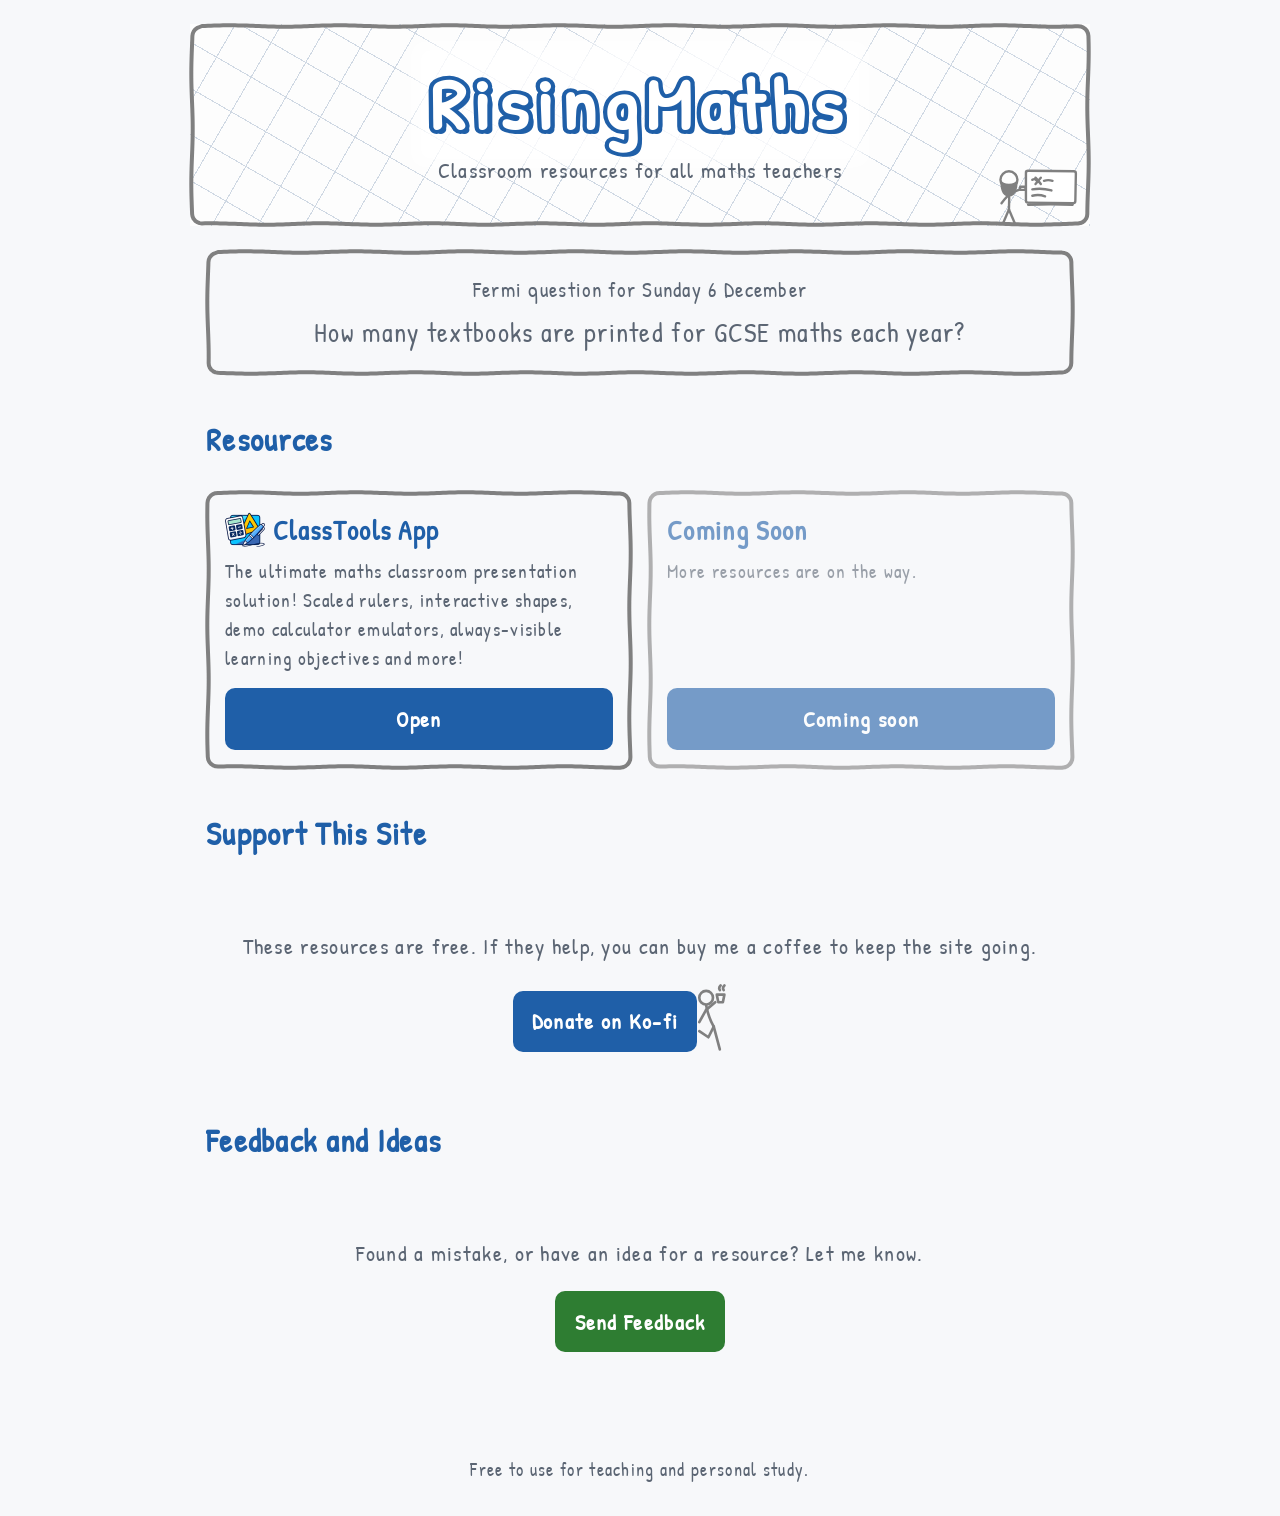
==== public/index.html @ 93e954e6 "Reshape the beard: fuller sides, broad base Sideburns from the widest point of the head, sides runni" ====
<!DOCTYPE html>
<html lang="en-GB">
<head>
  <meta charset="UTF-8">
  <meta name="viewport" content="width=device-width, initial-scale=1.0">
  <title>RisingMaths</title>
  <meta name="description" content="Free GCSE and Functional Skills maths resources.">
  <link rel="icon" href="favicon.ico" sizes="any">
  <link rel="apple-touch-icon" href="apple-touch-icon.png">
  <link rel="preconnect" href="https://fonts.googleapis.com">
  <link rel="preconnect" href="https://fonts.gstatic.com" crossorigin>
  <link href="https://fonts.googleapis.com/css2?family=Patrick+Hand&display=swap" rel="stylesheet">
  <style>
    :root {
      --blue: #1f5fa8;
      --red: #2e7d32;
      --bg: #f7f8fa;
      --card: #ffffff;
      --text: #222;
      --muted: #5b6573;
    }
    * { box-sizing: border-box; }
    body {
      margin: 0;
      font-family: "Patrick Hand", system-ui, -apple-system, "Segoe UI", Roboto, Arial, sans-serif;
      font-size: 1.35rem;
      letter-spacing: 0.06em;
      background: var(--bg);
      color: var(--text);
      line-height: 1.5;
    }
    header {
      background-color: #fdfdfd;
      background-image:
        repeating-linear-gradient(30deg, transparent 0 39px, #cfd8e3 39px 40px),
        repeating-linear-gradient(120deg, transparent 0 39px, #cfd8e3 39px 40px);
      color: var(--blue);
      text-align: center;
      position: relative;
      max-width: 900px;
      margin: 1.5rem auto 0;
      padding: 2.5rem 1rem;
    }
    header h1 {
      margin: 0 0 .5rem;
      font-size: 3.4rem;
      color: #fff;
      -webkit-text-stroke: 6px var(--blue);
      paint-order: stroke fill;
      text-shadow: 3px 3px 0 var(--blue);
      position: relative;
      letter-spacing: 0.096em;
      display: inline-block;
      transform: scale(1.44, 1.3);
      transform-origin: center;
    }
    /* Solid white halo behind the title letters, so the squared paper fades out around them */
    header h1::before {
      content: "";
      position: absolute;
      inset: -0.125em -0.225em;
      background: rgba(255, 255, 255, 0.8);
      filter: blur(6px);
      z-index: -1;
    }
    header p { margin: 0; color: var(--muted); position: relative; z-index: 2; }
    .stickman {
      position: absolute;
      right: .75rem;
      bottom: 2px;
      width: 85px;
      height: auto;
      z-index: 3;
      pointer-events: auto;
      cursor: pointer;
    }
    main {
      max-width: 900px;
      margin: 0 auto;
      padding: 1.5rem 1rem 3rem;
    }
    h2 {
      color: var(--blue);
      margin-top: 2.5rem;
    }
    .grid {
      display: grid;
      grid-template-columns: repeat(auto-fit, minmax(230px, 1fr));
      gap: 1rem;
    }
    .card {
      background: transparent;
      position: relative;
      padding: 1.2rem;
      display: flex;
      flex-direction: column;
    }
    .card h3 { margin: 0 0 .4rem; color: var(--blue); font-size: 1.7rem; }
    .cardtitle { display: flex; align-items: center; gap: .5rem; }
    .cardlogo { width: 40px; height: 40px; position: relative; z-index: 3; }
    .card p { margin: 0 0 1rem; color: var(--muted); font-size: 1.2rem; flex-grow: 1; }
    .btn {
      display: inline-block;
      text-align: center;
      background: var(--blue);
      color: #fff;
      text-decoration: none;
      padding: .9rem 1.2rem;      /* large, touch-friendly for interactive whiteboards */
      border-radius: 10px;
      font-weight: 600;
      font-size: 1.35rem;
      min-height: 56px;
    }
    .btn:hover { background: #174a85; }
    .btn.red { background: var(--red); }
    .btn.red:hover { background: #256628; }
    .btn.donate { background: var(--blue); color: #fff; }
    .btn.donate:hover { background: #174a85; }
    .box {
      background: transparent;
      position: relative;
      padding: 1.5rem;
      text-align: center;
    }
    .box p { color: var(--muted); }
    .support-row {
      display: flex;
      align-items: flex-end;
      justify-content: center;
      gap: 0;
      flex-wrap: wrap;
    }
    .coffee-figure {
      width: 70px;
      height: auto;
      flex-shrink: 0;
      margin-left: 0;
    }
    /* Hand-drawn wavy border, drawn as an SVG path behind the content */
    .wob {
      position: absolute;
      top: 0;
      left: 0;
      pointer-events: none;
      overflow: visible;
      z-index: 2;
    }
    .soon { opacity: .6; }
    .qotd-date { margin: 0 0 .5rem; color: var(--blue); font-size: 1.3rem; }
    .qotd-text { margin: 0; color: var(--text); font-size: 1.7rem; line-height: 1.4; }
    footer {
      text-align: center;
      color: var(--muted);
      font-size: 1.15rem;
      padding: 2rem 1rem;
    }
  </style>
</head>
<body>

<header>
  <h1>RisingMaths</h1>
  <p>Classroom resources for all maths teachers</p>
  <svg class="stickman" viewBox="0 0 160 110" aria-hidden="true" fill="none" stroke="#808080" stroke-width="4.5" stroke-linecap="round" stroke-linejoin="round">
    <!-- whiteboard -->
    <path d="M62 12 Q62 9 66 9 L152 10 Q156 10 156 14 L155 66 Q155 70 151 70 L66 69 Q62 69 62 65 Z" fill="#fff"/>
    <!-- marker tray -->
    <path d="M66 73 Q108 71 150 73"/>
    <!-- writing on the board -->
    <path d="M74 26 Q80 22 84 30 M80 22 Q85 27 90 34 M90 22 Q85 28 80 34"/>
    <path d="M96 28 Q104 25 112 28"/>
    <path d="M74 44 Q92 41 110 46"/>
    <path d="M74 56 Q86 53 98 57"/>
    <!-- hello, revealed after the board is wiped -->
    <defs>
      <clipPath id="reveal-clip">
        <rect id="reveal-rect" x="65" y="24" width="0" height="40"/>
      </clipPath>
      <clipPath id="thanks-clip">
        <rect id="thanks-rect" x="65" y="24" width="0" height="40"/>
      </clipPath>
    </defs>
    <!-- eraser covers the old scribbles, stopping just inside the board edge -->
    <rect id="eraser" x="65" y="12" width="0" height="55" fill="#fff" stroke="none"/>
    <text x="109" y="48" text-anchor="middle" font-size="30" fill="#808080" stroke="none" clip-path="url(#reveal-clip)">hello</text>
    <text x="109" y="48" text-anchor="middle" font-size="30" fill="#808080" stroke="none" clip-path="url(#thanks-clip)">thanks</text>
    <g id="walker">
    <!-- head -->
    <circle cx="30" cy="26" r="16"/>
    <!-- beard: filled, so it still reads as a beard at the size this is drawn.
         Sideburns high at the temples, straight down past the jaw, and a broad
         rounded base well below the chin, with the moustache separate above it. -->
    <path d="M14.2 26 C13.6 35 14.1 41 16.4 47 C18.4 53.5 23 57.5 30 57.5
             C37 57.5 41.6 53.5 43.6 47 C45.9 41 46.4 35 45.8 26
             C42.5 31.5 38 33.5 30 33.5 C22 33.5 17.5 31.5 14.2 26 Z" fill="#808080" stroke="none"/>
    <!-- body -->
    <path d="M30 42 Q31 62 30 82"/>
    <!-- arm holding the marker to the board -->
    <path id="arm" d="M31 52 L56 42"/>
    <!-- other arm -->
    <path d="M30 54 Q22 62 16 70"/>
    <!-- legs -->
    <path d="M30 82 Q24 96 18 110"/>
    <path d="M30 82 Q36 96 42 110"/>
    <!-- sponge or marker held in the hand -->
    <rect id="tool" x="51" y="39" width="10" height="6" rx="1" fill="#fff"/>
    </g>
  </svg>
</header>

<main>

  <div class="box">
    <p class="qotd-date" id="qotd-date"></p>
    <p class="qotd-text" id="qotd-text"></p>
  </div>

  <h2>Resources</h2>
  <div class="grid">

    <div class="card">
      <h3 class="cardtitle"><img class="cardlogo" src="classtools-logo.png" alt="" width="40" height="40">ClassTools App</h3>
      <p>The ultimate maths classroom presentation solution! Scaled rulers, interactive shapes, demo calculator emulators, always-visible learning objectives and more!</p>
      <a class="btn" href="classtools.html">Open</a>
    </div>

    <div class="card soon">
      <h3>Coming Soon</h3>
      <p>More resources are on the way.</p>
      <span class="btn">Coming soon</span>
    </div>

  </div>

  <h2>Support This Site</h2>
  <div class="box plain">
    <p>These resources are free. If they help, you can buy me a coffee to keep the site going.</p>
    <div class="support-row">
      <a class="btn donate" href="https://ko-fi.com/chrisrising" target="_blank" rel="noopener">Donate on Ko-fi</a>
      <svg class="coffee-figure" viewBox="-12 0 92 90" aria-hidden="true" fill="none" stroke="#808080" stroke-width="3.5" stroke-linecap="round" stroke-linejoin="round">
        <!-- head, body leaning back against the button on the left -->
        <circle cx="0" cy="18" r="9"/>
        <path d="M0 28 Q3 44 10 56"/>
        <!-- standing leg -->
        <path d="M10 56 L18 86"/>
        <!-- kicked-back leg, foot pressed against the button -->
        <path d="M10 56 L3 70 L-9 62"/>
        <!-- arm hanging down beside his back -->
        <path d="M0 34 L-9 50"/>
        <!-- arm holding a coffee cup up to the mouth -->
        <path d="M0 34 L12 24"/>
        <path d="M14 14 L24 14 L22 24 L16 24 Z"/>
        <path d="M18 8 Q16 5 19 2 M23 8 Q21 5 24 2"/>
      </svg>
    </div>
  </div>

  <h2>Feedback and Ideas</h2>
  <div class="box plain">
    <p>Found a mistake, or have an idea for a resource? Let me know.</p>
    <a class="btn red" href="https://docs.google.com/forms/d/e/1FAIpQLSep7rdVcG7DL0jBkoCNfEpCbjDvcHnjIR9weDw5-DGjGzcIEw/viewform" target="_blank" rel="noopener">Send Feedback</a>
  </div>

</main>

<footer>
  Free to use for teaching and personal study.
</footer>

<script>
(function () {
  var NS = 'http://www.w3.org/2000/svg';
  var AMP = 0.7;     // how far the line drifts from straight (px)
  var WAVE = 110;     // length of one gentle wave (px)
  var STEP = 3;       // point spacing along the outline (px)
  var R = 12;         // corner radius (matches the CSS)
  var INSET = 2;      // half the stroke width, so the line sits inside the box
  var STROKE = 4;

  // Build a rounded-rectangle outline where each point is nudged gently
  // along its normal, so the line waves smoothly instead of stepping.
  function outline(w, h) {
    var x0 = INSET, y0 = INSET, x1 = w - INSET, y1 = h - INSET, r = R - INSET;
    var segs = [
      { line: true, a: [x0 + r, y0], b: [x1 - r, y0], n: [0, -1] },
      { line: false, c: [x1 - r, y0 + r], t0: -Math.PI / 2, t1: 0 },
      { line: true, a: [x1, y0 + r], b: [x1, y1 - r], n: [1, 0] },
      { line: false, c: [x1 - r, y1 - r], t0: 0, t1: Math.PI / 2 },
      { line: true, a: [x1 - r, y1], b: [x0 + r, y1], n: [0, 1] },
      { line: false, c: [x0 + r, y1 - r], t0: Math.PI / 2, t1: Math.PI },
      { line: true, a: [x0, y1 - r], b: [x0, y0 + r], n: [-1, 0] },
      { line: false, c: [x0 + r, y0 + r], t0: Math.PI, t1: 1.5 * Math.PI }
    ];
    var pts = [];
    var s = 0; // distance travelled along the outline so far
    segs.forEach(function (sg) {
      if (sg.line) {
        var dx = sg.b[0] - sg.a[0], dy = sg.b[1] - sg.a[1];
        var len = Math.sqrt(dx * dx + dy * dy);
        var n = Math.max(1, Math.ceil(len / STEP));
        for (var i = 0; i < n; i++) {
          var u = i / n;
          var d = AMP * Math.sin(2 * Math.PI * (s + len * u) / WAVE);
          pts.push([
            sg.a[0] + dx * u + sg.n[0] * d,
            sg.a[1] + dy * u + sg.n[1] * d
          ]);
        }
        s += len;
      } else {
        var arcLen = Math.abs(sg.t1 - sg.t0) * r;
        var m = Math.max(2, Math.ceil(arcLen / STEP));
        for (var j = 0; j < m; j++) {
          var f = j / m;
          var th = sg.t0 + (sg.t1 - sg.t0) * f;
          var cx = Math.cos(th), cy = Math.sin(th);
          var da = AMP * Math.sin(2 * Math.PI * (s + arcLen * f) / WAVE);
          pts.push([
            sg.c[0] + r * cx + cx * da,
            sg.c[1] + r * cy + cy * da
          ]);
        }
        s += arcLen;
      }
    });
    return 'M' + pts.map(function (p) {
      return p[0].toFixed(2) + ' ' + p[1].toFixed(2);
    }).join('L') + 'Z';
  }

  function draw(el) {
    var svg = el.querySelector(':scope > svg.wob');
    if (!svg) {
      svg = document.createElementNS(NS, 'svg');
      svg.setAttribute('class', 'wob');
      var path = document.createElementNS(NS, 'path');
      path.setAttribute('fill', 'none');
      path.setAttribute('stroke', '#808080');
      path.setAttribute('stroke-width', STROKE);
      path.setAttribute('stroke-linejoin', 'round');
      svg.appendChild(path);
      el.insertBefore(svg, el.firstChild);
    }
    var w = el.clientWidth, h = el.clientHeight;
    svg.setAttribute('width', w);
    svg.setAttribute('height', h);
    svg.setAttribute('viewBox', '0 0 ' + w + ' ' + h);
    svg.firstChild.setAttribute('d', outline(w, h));
  }

  function drawAll() {
    document.querySelectorAll('header, .card, .box:not(.plain)').forEach(draw);
  }

  drawAll();
  window.addEventListener('resize', drawAll);
  if (document.fonts && document.fonts.ready) {
    document.fonts.ready.then(drawAll);
  }
})();
</script>

<script>
// One Fermi question per day of the year (366 in total, so every day of a leap year gets its own).
var QUESTIONS = [
  // 1-10
  "How many chocolate bars are sold in the UK in a single year?",
  "How many pencils are used in a typical secondary school in a year?",
  "How many cars are on UK roads at any one time?",
  "How many blue whales are alive in the world today?",
  "How many sheets of A4 paper does a college photocopy in a week?",
  "How many times does a typical maths teacher write on a whiteboard in a lesson?",
  "How many dogs are walked in Britain each morning?",
  "How many Wispa bars would it take to reach the top of Snowdon?",
  "How many scientific calculators are sold in England each year?",
  "How many leaves are on a large oak tree?",
  // 11-20
  "How many toilets are there in all the schools in the UK?",
  "How many minutes does the average UK commuter spend on a train each year?",
  "How many eggs does Britain eat in one day?",
  "How many bees are needed to pollinate one hectare of apple trees?",
  "How many tiles would cover the floor of your classroom?",
  "How many chocolate chips are in a standard cookie?",
  "How many lorries drive on UK motorways every hour?",
  "How many pupils in England sit a GCSE maths exam each summer?",
  "How many hours of sleep does a Year 11 student get across a school term?",
  "How many times does a sparrow's heart beat in a day?",
  // 21-30
  "How many sheep live in Wales?",
  "How many breaths does a person take in a lifetime?",
  "How many staples are used in a college in one academic year?",
  "How many tyres are sold in the UK each year?",
  "How many km of road are there in the UK?",
  "How many Kit Kats are eaten in Britain each day?",
  "How many people work as teachers in England?",
  "How many ants live in a typical UK garden?",
  "How many times does the average car door open and close in its lifetime?",
  "How many whiteboard markers run out in a school year?",
  // 31-40
  "How many pints of milk does a primary school use per week?",
  "How many words are spoken in a typical school day?",
  "How many squirrels live in London?",
  "How many cups of tea are drunk in a staffroom in a week?",
  "How many miles does a London bus travel in its lifetime?",
  "How many cocoa beans are needed to make one chocolate bar?",
  "How many pages of homework does a secondary student complete in a year?",
  "How many penguins live in Antarctica?",
  "How many petrol stations are there in England?",
  "How many fingers are on all the hands in one Year 7 form?",
  // 41-50
  "How many seconds does a lesson last in total for a whole school year?",
  "How many bricks are in a typical UK house?",
  "How many lightbulbs are used in a school building?",
  "How many Easter eggs are sold in the UK each spring?",
  "How many trees are planted in Britain each year?",
  "How many hedgehogs are there in the UK?",
  "How many cars are parked outside schools at 8:45am across England?",
  "How many footballs are kicked around in a school PE department each year?",
  "How many students cycle to college in Britain on a typical weekday?",
  "How many pizzas are eaten in the UK on a Friday night?",
  // 51-60
  "How many times does a school bell ring in one year?",
  "How many grains of rice are in a kilogram bag?",
  "How many goldfish are kept as pets in the UK?",
  "How many electric cars are on UK roads today?",
  "How many times is a classroom door opened in a school day?",
  "How many times does a heart beat in a person's life?",
  "How many calculators would fit in a school hall?",
  "How many bananas are eaten in the UK each year?",
  "How many people in the UK have a driving licence?",
  "How many bricks would it take to build a wall around your school?",
  // 61-70
  "How many hours of television does an average UK adult watch per week?",
  "How many chocolate bars would be needed to cover a football pitch?",
  "How many snowflakes fall on the UK in a typical winter?",
  "How many minutes do students spend queuing for lunch in a year?",
  "How many worms live under one square metre of garden soil?",
  "How many doors are there in a typical secondary school?",
  "How many times does a car tyre rotate on a 10,000 mile trip?",
  "How many toothbrushes are sold in the UK each year?",
  "How many rugby balls are needed to fill a school gym?",
  "How many miles of hedgerow are there in England?",
  // 71-80
  "How many bicycles are stolen in the UK each year?",
  "How many tennis balls would fill a double decker bus?",
  "How many staff work in an FE college in England?",
  "How many bars of soap are used in a school in a term?",
  "How many gallons of fuel does the UK's car fleet use each day?",
  "How many mobile phones are charged in a secondary school each day?",
  "How many cats live in the UK?",
  "How many hours does a maths teacher spend marking in a year?",
  "How many lollipops does a sweet shop sell in a year?",
  "How many traffic lights are there in Britain?",
  // 81-90
  "How many people visit a UK zoo in a summer?",
  "How many times does a pencil get sharpened in a year at a school?",
  "How many cars are sold in the UK each year?",
  "How many tonnes of chocolate does the UK eat in a year?",
  "How many photocopies are made in a typical college library each week?",
  "How many pieces of Lego are in a typical school's toy box?",
  "How many ducks live in St James's Park, London?",
  "How many registration periods happen in a school in a year?",
  "How many metres of cable does a school need for its IT network?",
  "How many stars are visible to the naked eye from a UK garden?",
  // 91-100
  "How many cups of coffee does a college café sell in a week?",
  "How many km does a Royal Mail van drive in a year?",
  "How many pairs of trainers are worn by secondary students in England?",
  "How many children are born in the UK each day?",
  "How many whiteboards are in a typical secondary school?",
  "How many ice creams are sold on a warm UK beach day?",
  "How many hairs are on a typical adult head?",
  "How many cars drive through a single roundabout in a day?",
  "How many mince pies are eaten in the UK in December?",
  "How many pupils attend secondary school in England?",
  // 101-110
  "How many birds visit a typical garden feeder in a winter?",
  "How many lunches are served in a secondary school in a term?",
  "How many pieces of chewing gum are sold in the UK each year?",
  "How many lamp posts line the M25?",
  "How many elephants could fit in the Wembley pitch?",
  "How many paper cups are thrown away in a college canteen each week?",
  "How many miles of cables run under the streets of London?",
  "How many maths textbooks are printed in the UK each year?",
  "How many times does a person blink in a maths lesson?",
  "How many kilograms of cheese does the UK eat each year?",
  // 111-120
  "How many fossils are found along the Jurassic Coast in a year?",
  "How many calories are in all the chocolate eaten by a school in a term?",
  "How many minibuses are used by schools across England?",
  "How many hours do all the students in a school spend on the bus each week?",
  "How many polar bears are alive today?",
  "How many cups of tea are made in a school kitchen in a week?",
  "How many students sit A-level exams in England each summer?",
  "How many sheets of toilet roll are used in a school each day?",
  "How many pedestrians cross the road outside a school each morning?",
  "How many cows live in England?",
  // 121-130
  "How many square metres of lawn are mown in Britain each weekend?",
  "How many cars drive over the Severn Bridge in a day?",
  "How many words are in a typical GCSE maths exam paper?",
  "How many rolls of tape does a school use in a year?",
  "How many hot chocolates are sold in Britain in January?",
  "How many stairs are climbed by students in a school day?",
  "How many snails live in a typical UK garden?",
  "How many buses are on the road in London at rush hour?",
  "How many paper clips would it take to reach the top of a tower block?",
  "How many pupils are taught by one primary teacher across a year?",
  // 131-140
  "How many cars are scrapped in the UK each year?",
  "How many cups does a school dinner hall wash each day?",
  "How many bags of crisps are eaten by secondary students in a week?",
  "How many pigeons live in central London?",
  "How many km of cycle lanes are there in the UK?",
  "How many letters does the Royal Mail deliver in the UK each day?",
  "How many hours of maths are taught in a secondary school in a year?",
  "How many glasses of milk are drunk by primary pupils in a term?",
  "How many potatoes are eaten in the UK each year?",
  "How many rubber bands are used in a school office in a year?",
  // 141-150
  "How many trees are in the grounds of a typical UK school?",
  "How many calculators have been lost in schools across England?",
  "How many spiders live in a typical British house?",
  "How many minutes of rain fall in Manchester in a year?",
  "How many bottles of water are drunk at a secondary school on a hot day?",
  "How many people walk through the gates of a college each day?",
  "How many paper planes could fill a classroom?",
  "How many miles of motorway are there in the UK?",
  "How many chocolate eggs does a supermarket sell at Easter?",
  "How many roads cross the River Thames in London?",
  // 151-160
  "How many hedges are trimmed each year in a typical town?",
  "How many times does a school photocopier break down in a year?",
  "How many train journeys are made in the UK each day?",
  "How many bees are in a single hive?",
  "How many A4 sheets would fit on a classroom wall?",
  "How many years does a typical car last before it is scrapped?",
  "How many pints of beer are drunk in a UK pub each week?",
  "How many people in the UK work in a school?",
  "How many students use a school library in a term?",
  "How many footsteps does a student take between lessons in a day?",
  // 161-170
  "How many birthdays does a secondary school celebrate in a year?",
  "How many hamsters are sold in the UK each year?",
  "How many petrol cars are driven past a school gate each morning?",
  "How many chocolate teapots would fill a bathtub?",
  "How many lessons does a typical pupil attend before GCSEs?",
  "How many tonnes of rubbish does a school produce in a year?",
  "How many cubes of ice are in a freezer?",
  "How many times does a UK dog bark in a day?",
  "How many bridges span the River Tyne?",
  "How many dictionaries are sold in the UK each year?",
  // 171-180
  "How many grams of sugar does a typical child eat in a week?",
  "How many pencils would reach from London to Edinburgh if laid end to end?",
  "How many cars are repaired at a typical UK garage each week?",
  "How many people visit the British Museum in a year?",
  "How many jigsaw pieces are in a typical school's puzzle collection?",
  "How many lunchtime queues does a school canteen form in a term?",
  "How many puppies are born in the UK each year?",
  "How many marbles would fill a school hall?",
  "How many sweets does a child eat before their 10th birthday?",
  "How many EV chargers are there in the UK?",
  // 181-190
  "How many grains of sand are on a UK beach?",
  "How many years of school does a student complete in the UK?",
  "How many ladders are sold in the UK each year?",
  "How many students drop out of college in their first year?",
  "How many blades of grass cover a school field?",
  "How many chess sets are in UK schools?",
  "How many cups of coffee does a typical teacher drink in a term?",
  "How many brass bands are there in Yorkshire?",
  "How many parking spaces does a large supermarket have?",
  "How many times does a fridge door open in a household in a week?",
  // 191-200
  "How many giraffes live in the world's zoos?",
  "How many pages of paper does a school print in a term?",
  "How many km of coastline does the UK have?",
  "How many lemon drizzle cakes are baked for school fairs each year?",
  "How many students use the school gates each morning?",
  "How many goals are scored in a Premier League season?",
  "How many electric kettles are used in a college each day?",
  "How many chocolate bars would fit in a double-decker bus?",
  "How many times is a school bell rung for registration each year?",
  "How many photographs are taken on a school trip?",
  // 201-210
  "How many minutes does a teacher spend on the register each year?",
  "How many bottles of ink are used in a school's printers each year?",
  "How many crows live in the UK?",
  "How many blocks of flats are there in Birmingham?",
  "How many hours of daylight does the UK get in a year?",
  "How many wine gums are in a standard packet?",
  "How many tennis rackets are sold in the UK each year?",
  "How many words does a secondary student write in a school year?",
  "How many tyres are changed at a UK garage each day?",
  "How many sandwiches are sold at a motorway service station in a day?",
  // 211-220
  "How many hours do UK schoolchildren spend learning maths each week?",
  "How many snowmen could be built in a typical UK winter?",
  "How many pints of water does the average student drink in a day?",
  "How many whales swim past the UK coast each summer?",
  "How many trains run through Clapham Junction each day?",
  "How many chips are eaten in the UK on a typical Saturday?",
  "How many unopened letters are in an office in a year?",
  "How many cars does a driving test centre examine each year?",
  "How many pencil cases are bought for school each September?",
  "How many tennis courts fit in a city centre?",
  // 221-230
  "How many people in the UK are employed as electricians?",
  "How many times does a teacher say the word 'right' in a lesson?",
  "How many bicycles are parked at a typical secondary school?",
  "How many potatoes are needed to feed a school of 1000 pupils?",
  "How many chocolate eclairs does a bakery sell in a week?",
  "How many hours of TV does a primary school child watch in a year?",
  "How many students are in an FE college in a town of 50,000 people?",
  "How many hedgehogs cross a busy road each night?",
  "How many mobile phones are sold in the UK each year?",
  "How many metres does a school bus travel in a year?",
  // 231-240
  "How many sheep are sheared in the UK each year?",
  "How many toilet visits do a secondary school's pupils make in a day?",
  "How many books are borrowed from a school library in a year?",
  "How many bricks are laid on a UK building site each day?",
  "How many hot water bottles are sold in the UK in winter?",
  "How many puzzle books are sold in the UK each Christmas?",
  "How many people use the stairs in a train station each day?",
  "How many kilometres do pupils walk to school in a year across England?",
  "How many tennis balls would fit in a school minibus?",
  "How many lines of text are on a whiteboard at the end of a lesson?",
  // 241-250
  "How many dogs are registered with vets in the UK?",
  "How many pencils does a school buy in a year?",
  "How many bicycles are sold in the UK each year?",
  "How many chocolate buttons would reach across a classroom?",
  "How many hours of sunshine does Brighton get in a summer?",
  "How many lessons are missed by students each year?",
  "How many hairdressers are there in the UK?",
  "How many tins of beans are eaten in the UK each week?",
  "How many newspapers are printed in the UK each day?",
  "How many cars use a school car park in a day?",
  // 251-260
  "How many whiteboard pens could fill a school bag?",
  "How many lunch boxes are packed for school in England each day?",
  "How many raindrops fall on a school playground in a rainstorm?",
  "How many grandparents does a Year 9 pupil have between them?",
  "How many hours do secondary students spend on homework in a year?",
  "How many tonnes of salt are spread on UK roads each winter?",
  "How many seagulls nest on a typical British seaside town roof?",
  "How many vending machines are in a college?",
  "How many milk bottles are delivered in the UK each morning?",
  "How many students could fit inside a double decker bus?",
  // 261-270
  "How many hours of streaming video are watched in the UK each day?",
  "How many mince pies would it take to fill a school hall?",
  "How many lessons does a teacher teach in a career?",
  "How many traffic cones are on UK roads?",
  "How many train carriages are needed for a school trip?",
  "How many bags of litter are collected from a school playground each week?",
  "How many cakes are baked for a college bake sale?",
  "How many students graduate from UK universities each year?",
  "How many wild deer live in England?",
  "How many pencils would a classroom need over a 30-year period?",
  // 271-280
  "How many fish are caught in the UK each year?",
  "How many petrol-powered lawnmowers are used in Britain each summer?",
  "How many square metres of carpet are in a typical UK school?",
  "How many people walk along the South West Coast Path each year?",
  "How many school desks are there in England?",
  "How many seconds are lost to pupils changing rooms each day?",
  "How many bananas would it take to weigh the same as a family car?",
  "How many glue sticks are used in a primary school each term?",
  "How many bus stops are there in London?",
  "How many road signs are there in the UK?",
  // 281-290
  "How many Mars bars are sold in the UK each year?",
  "How many cups of soup does a college serve in a week?",
  "How many cyclists use the roads in Cambridge each day?",
  "How many textbooks are in a school library?",
  "How many hours does a school caretaker spend cleaning each week?",
  "How many tweets are posted in the UK each day?",
  "How many gallons of paint are used to repaint a school?",
  "How many fire engines are in the UK?",
  "How many pupils study Further Maths in England?",
  "How many footballs would fit in a primary school classroom?",
  // 291-300
  "How many cows are milked in the UK each day?",
  "How many pizzas are ordered in a school's lunchtime?",
  "How many staples fit in a stapler?",
  "How many people attend a Premier League match each season?",
  "How many steps does a secondary pupil take in a school day?",
  "How many shoes are left unclaimed in a school lost property box?",
  "How many sunflowers grow in a typical school garden?",
  "How many km does the UK's rail network cover?",
  "How many petrol stations close each year in the UK?",
  "How many minutes does it take to walk the length of a classroom?",
  // 301-310
  "How many chocolate coins would fit in a school bag?",
  "How many bees are kept by beekeepers in Britain?",
  "How many houses have a fire alarm in the UK?",
  "How many times does a maths teacher write the word 'equation' in a year?",
  "How many cars were on UK roads in 1950?",
  "How many hours a week does the average secondary pupil spend on a phone?",
  "How many tea bags are used in a staffroom each term?",
  "How many hot air balloons fly over Bristol each August?",
  "How many lightning strikes hit the UK each day?",
  "How many words are in a typical school newsletter?",
  // 311-320
  "How many kilograms of flour are used by UK bakeries each week?",
  "How many children are taught to swim in a year in England?",
  "How many pieces of fruit does a secondary school sell at break each week?",
  "How many wheels turn on the cars in a school car park?",
  "How many magazines are sold at UK supermarkets each month?",
  "How many square metres of glass are in a typical school?",
  "How many hours does a student spend in an exam hall in their school life?",
  "How many grains of salt would fill a school bus?",
  "How many hot dogs are sold at UK football grounds each season?",
  "How many elephants weigh the same as a double decker bus?",
  // 321-330
  "How many marbles fit in a standard school bag?",
  "How many UK universities teach mathematics?",
  "How many cars are bought second hand in the UK each year?",
  "How many children are in primary school in England?",
  "How many telegraph poles line a 100 mile rail route?",
  "How many ballpoint pens are sold in the UK each year?",
  "How many people use the lift in a six-storey college building each day?",
  "How many pints of blood are donated in the UK each year?",
  "How many times do pupils open their lockers in a term?",
  "How many sheep graze the Peak District?",
  // 331-340
  "How many rabbits live in the UK countryside?",
  "How many cups of tea does the UK drink in a day?",
  "How many words does a teacher read in a week of marking?",
  "How many taxis operate in London?",
  "How many road accidents happen in the UK each day?",
  "How many hours of rain fall in Scotland each year?",
  "How many toffees are sold in a seaside town in a summer?",
  "How many polar bear cubs are born each year?",
  "How many laptops does a college lend out in a year?",
  "How many textbooks are printed for GCSE maths each year?",
  // 341-350
  "How many packets of biscuits are eaten in a school staffroom each year?",
  "How many classes are taught in a secondary school each day?",
  "How many hours do UK students spend in lessons across their school life?",
  "How many sandwiches are eaten on a school trip?",
  "How many lemons would fill a bathtub?",
  "How many petrol tankers deliver fuel across the UK each day?",
  "How many hairs are on a golden retriever?",
  "How many books could fill a school library?",
  "How many times does the average person sneeze in a year?",
  "How many tigers live in the wild worldwide?",
  // 351-360
  "How many kettles are in UK homes?",
  "How many mugs does a school staffroom use in a week?",
  "How many hours does a lollipop man or woman work in a year?",
  "How many blue cars are on UK roads?",
  "How many shopping trolleys are in the UK?",
  "How many chocolate digestive biscuits are eaten in Britain each day?",
  "How many students can fit in a school minibus?",
  "How many snowboarders use the Cairngorms each winter?",
  "How many pens and pencils are lost in a school each year?",
  "How many meals are served in UK hospitals each day?",
  // 361-366
  "How many lightbulbs are changed in a school in a year?",
  "How many pupils walk to school in England each morning?",
  "How many cars enter central London each weekday?",
  "How many km of pipe carry water to UK homes?",
  "How many hours of football are played in UK parks each Sunday?",
  "How many questions are in this list of Fermi questions?"
];

(function () {
  var now = new Date();
  // Day of the year, 1 to 366, worked out from calendar dates so daylight saving can't shift it.
  var today = Date.UTC(now.getFullYear(), now.getMonth(), now.getDate());
  var jan1 = Date.UTC(now.getFullYear(), 0, 1);
  var dayOfYear = Math.round((today - jan1) / 86400000) + 1;
  var question = QUESTIONS[(dayOfYear - 1) % QUESTIONS.length];

  document.getElementById('qotd-date').textContent =
    'Fermi question for ' + now.toLocaleDateString('en-GB', { weekday: 'long', day: 'numeric', month: 'long' });
  document.getElementById('qotd-text').textContent = question;
})();
</script>

<script>
// Click the stick figure: he walks to the board, wipes it, walks away, and "hello" is revealed.
(function () {
  var figure = document.querySelector('.stickman');
  var walker = document.getElementById('walker');
  var eraser = document.getElementById('eraser');
  var reveal = document.getElementById('reveal-rect');
  var arm = document.getElementById('arm');
  var tool = document.getElementById('tool');
  var SHOULDER = [31, 52];
  var REST = [56, 42];
  var MIDDLE = 80;          // how far he walks to stand in front of the middle of the board
  var offset = 0;           // how far he is currently walked from his starting spot
  var hand = REST.slice();  // hand position in his own coordinates
  var wiped = false;
  var busy = false;
  var current = null;                                  // the word on the board: 'hello' or 'thanks'
  var clips = { hello: reveal, thanks: document.getElementById('thanks-rect') };
  var WIDTHS = { hello: 88, thanks: 98 };

  function ease(p) {
    return p < 0.5 ? 2 * p * p : 1 - Math.pow(-2 * p + 2, 2) / 2;
  }

  // Run frameFn(p) from p = 0 to 1 over the given time, then call done
  function animate(duration, frameFn, done) {
    var start = null;
    function frame(ts) {
      if (start === null) start = ts;
      var p = Math.min((ts - start) / duration, 1);
      frameFn(p);
      if (p < 1) { requestAnimationFrame(frame); }
      else if (done) { done(); }
    }
    requestAnimationFrame(frame);
  }

  // Move the whole figure left or right
  function setWalk(dx) {
    offset = dx;
    walker.setAttribute('transform', 'translate(' + dx + ' 0)');
  }

  // Put the hand (and the sponge in it) at a point in his own coordinates
  function placeHand(x, y) {
    hand = [x, y];
    arm.setAttribute('d', 'M' + SHOULDER[0] + ' ' + SHOULDER[1] + ' L' + x + ' ' + y);
    tool.setAttribute('x', x - 5);
    tool.setAttribute('y', y - 3);
  }

  function walkTo(target, next) {
    var from = offset;
    animate(1000, function (p) {
      setWalk(from + (target - from) * ease(p));
    }, next);
  }

  // Short sweep of the sponge across the part of the board in front of him
  function wipe(next) {
    animate(700, function (p) {
      var boardX = 85 + 52 * p;
      placeHand(boardX - offset, 40 + Math.sin(p * Math.PI * 6) * 2);
      if (!wiped) {
        eraser.setAttribute('width', Math.max(0, boardX + 4 - 65));
      }
    }, function () {
      eraser.setAttribute('width', 88);
      wiped = true;
      next();
    });
  }

  function handToRest(next) {
    var fromX = hand[0];
    var fromY = hand[1];
    animate(500, function (p) {
      var e = ease(p);
      placeHand(fromX + (REST[0] - fromX) * e, fromY + (REST[1] - fromY) * e);
    }, next);
  }

  // The sponge rubs a word out from left to right
  function rubOut(word, next) {
    var clip = clips[word];
    animate(800, function (p) {
      var edge = 65 + WIDTHS[word] * p;
      clip.setAttribute('x', edge);
      clip.setAttribute('width', Math.max(0, 153 - edge));
      placeHand(edge - offset, 40 + Math.sin(p * Math.PI * 6) * 2);
    }, function () {
      clip.setAttribute('x', 65);
      clip.setAttribute('width', 0);
      next();
    });
  }

  // He writes a word from left to right, his hand wiggling along the letters
  function writeWord(word, next) {
    var clip = clips[word];
    clip.setAttribute('x', 65);
    clip.setAttribute('width', 0);
    animate(1800, function (p) {
      var w = WIDTHS[word] * p;
      clip.setAttribute('width', w);
      var boardX = 65 + w + Math.sin(p * Math.PI * 20) * 1.2;
      var y = 46 + Math.sin(p * Math.PI * 14) * 3;
      placeHand(boardX - offset, y);
    }, next);
  }

  // Rub out whatever is showing, then write the other word
  function writeNext(next) {
    var target = current === 'hello' ? 'thanks' : 'hello';
    var write = function () {
      writeWord(target, function () {
        current = target;
        next();
      });
    };
    if (current) { rubOut(current, write); } else { write(); }
  }

  // Once back at the starting spot, he raises his hand and waves
  function wave(next) {
    animate(1600, function (p) {
      var up = Math.min(p / 0.2, 1);
      var x = 40 + Math.sin(p * Math.PI * 8) * 6;
      var y = 52 - (52 - 22) * ease(up);
      placeHand(x, y);
    }, next);
  }

  figure.addEventListener('click', function () {
    if (busy) return;
    busy = true;
    walkTo(MIDDLE, function () {
      var finish = function () {
        walkTo(0, function () {
          wave(function () {
            handToRest(function () {
              busy = false;
            });
          });
        });
      };
      if (!wiped) {
        wipe(function () {
          writeNext(finish);
        });
      } else {
        writeNext(finish);
      }
    });
  });

  placeHand(REST[0], REST[1]);
  setWalk(0);
})();
</script>

</body>
</html>
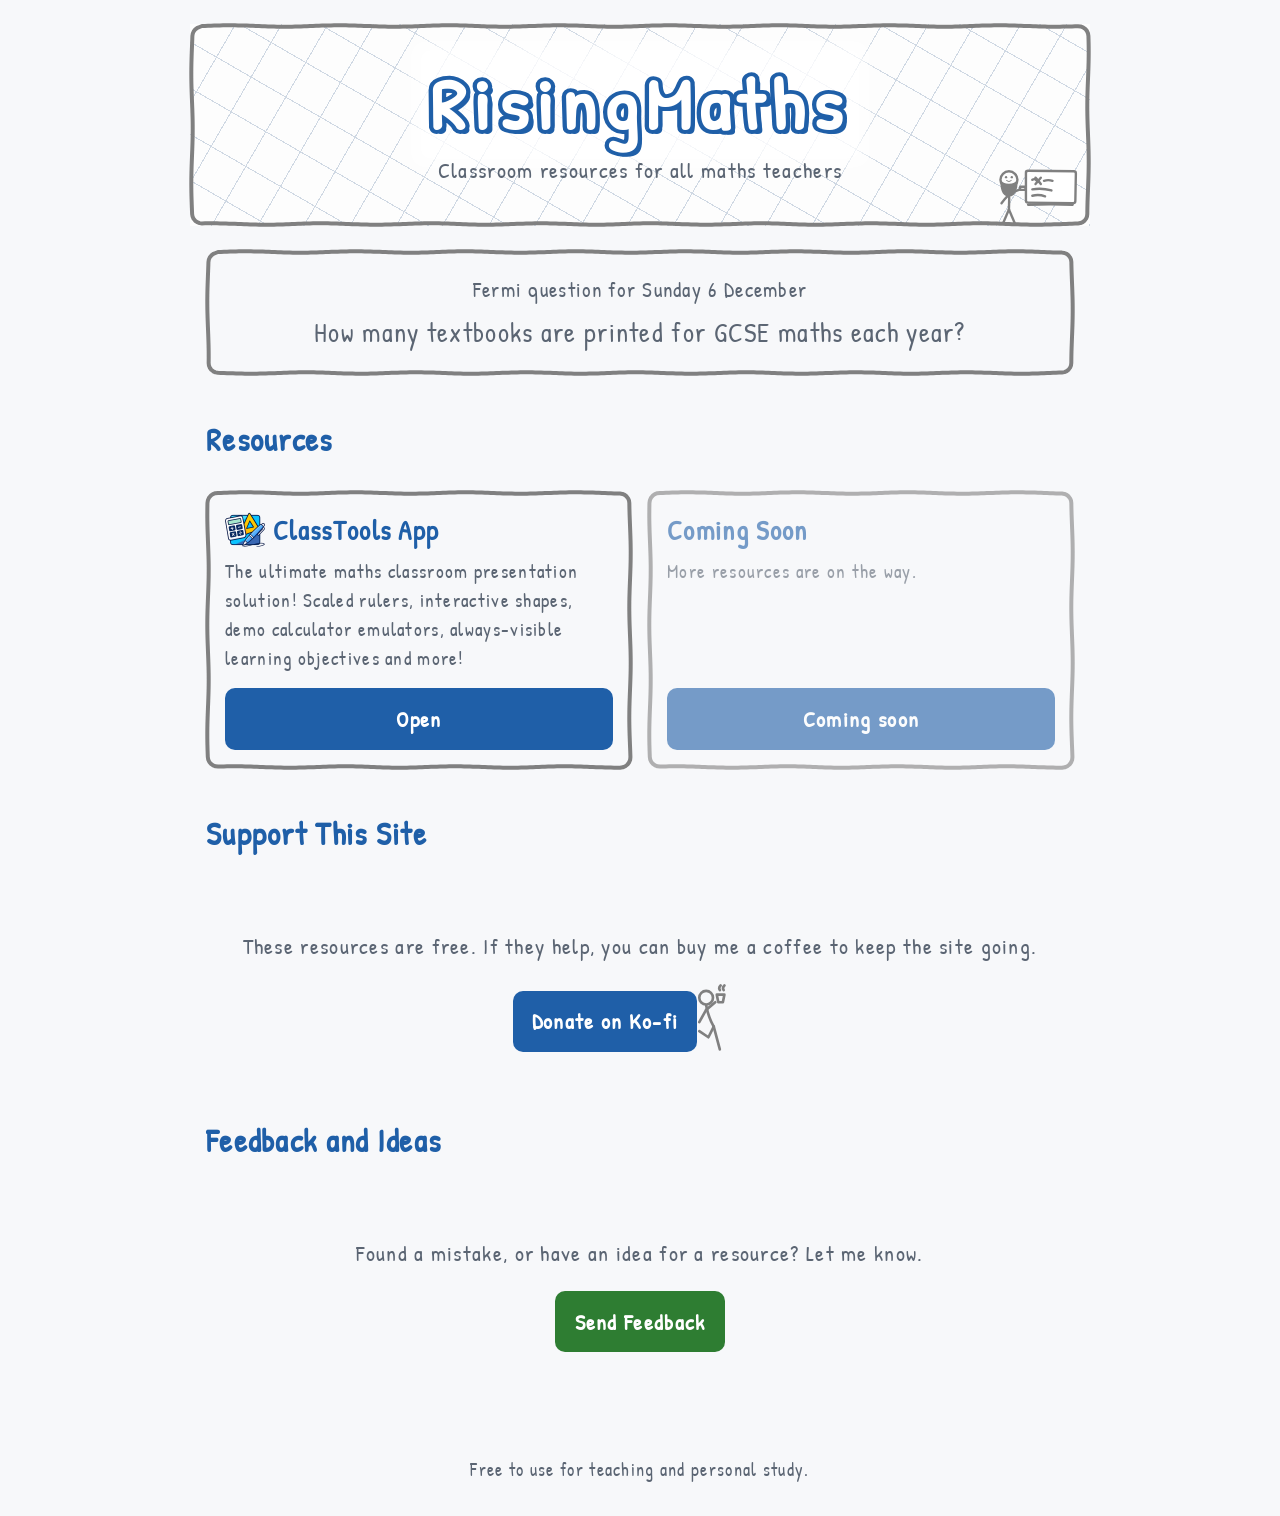
==== commit ead0b21d: "Give the stick figure eyes and a small smile Co-Authored-By: Claude Opus 5 <noreply@anthropic.com> C" ====
--- a/public/index.html
+++ b/public/index.html
@@ -193,6 +193,10 @@
     <path d="M14.2 26 C13.6 35 14.1 41 16.4 47 C18.4 53.5 23 57.5 30 57.5
              C37 57.5 41.6 53.5 43.6 47 C45.9 41 46.4 35 45.8 26
              C42.5 31.5 38 33.5 30 33.5 C22 33.5 17.5 31.5 14.2 26 Z" fill="#808080" stroke="none"/>
+    <!-- eyes and a small smile, above the beard line -->
+    <circle cx="24.6" cy="21" r="2.2" fill="#808080" stroke="none"/>
+    <circle cx="35.4" cy="21" r="2.2" fill="#808080" stroke="none"/>
+    <path d="M25.6 27.6 Q30 31.6 34.4 27.6" stroke-width="1.8"/>
     <!-- body -->
     <path d="M30 42 Q31 62 30 82"/>
     <!-- arm holding the marker to the board -->
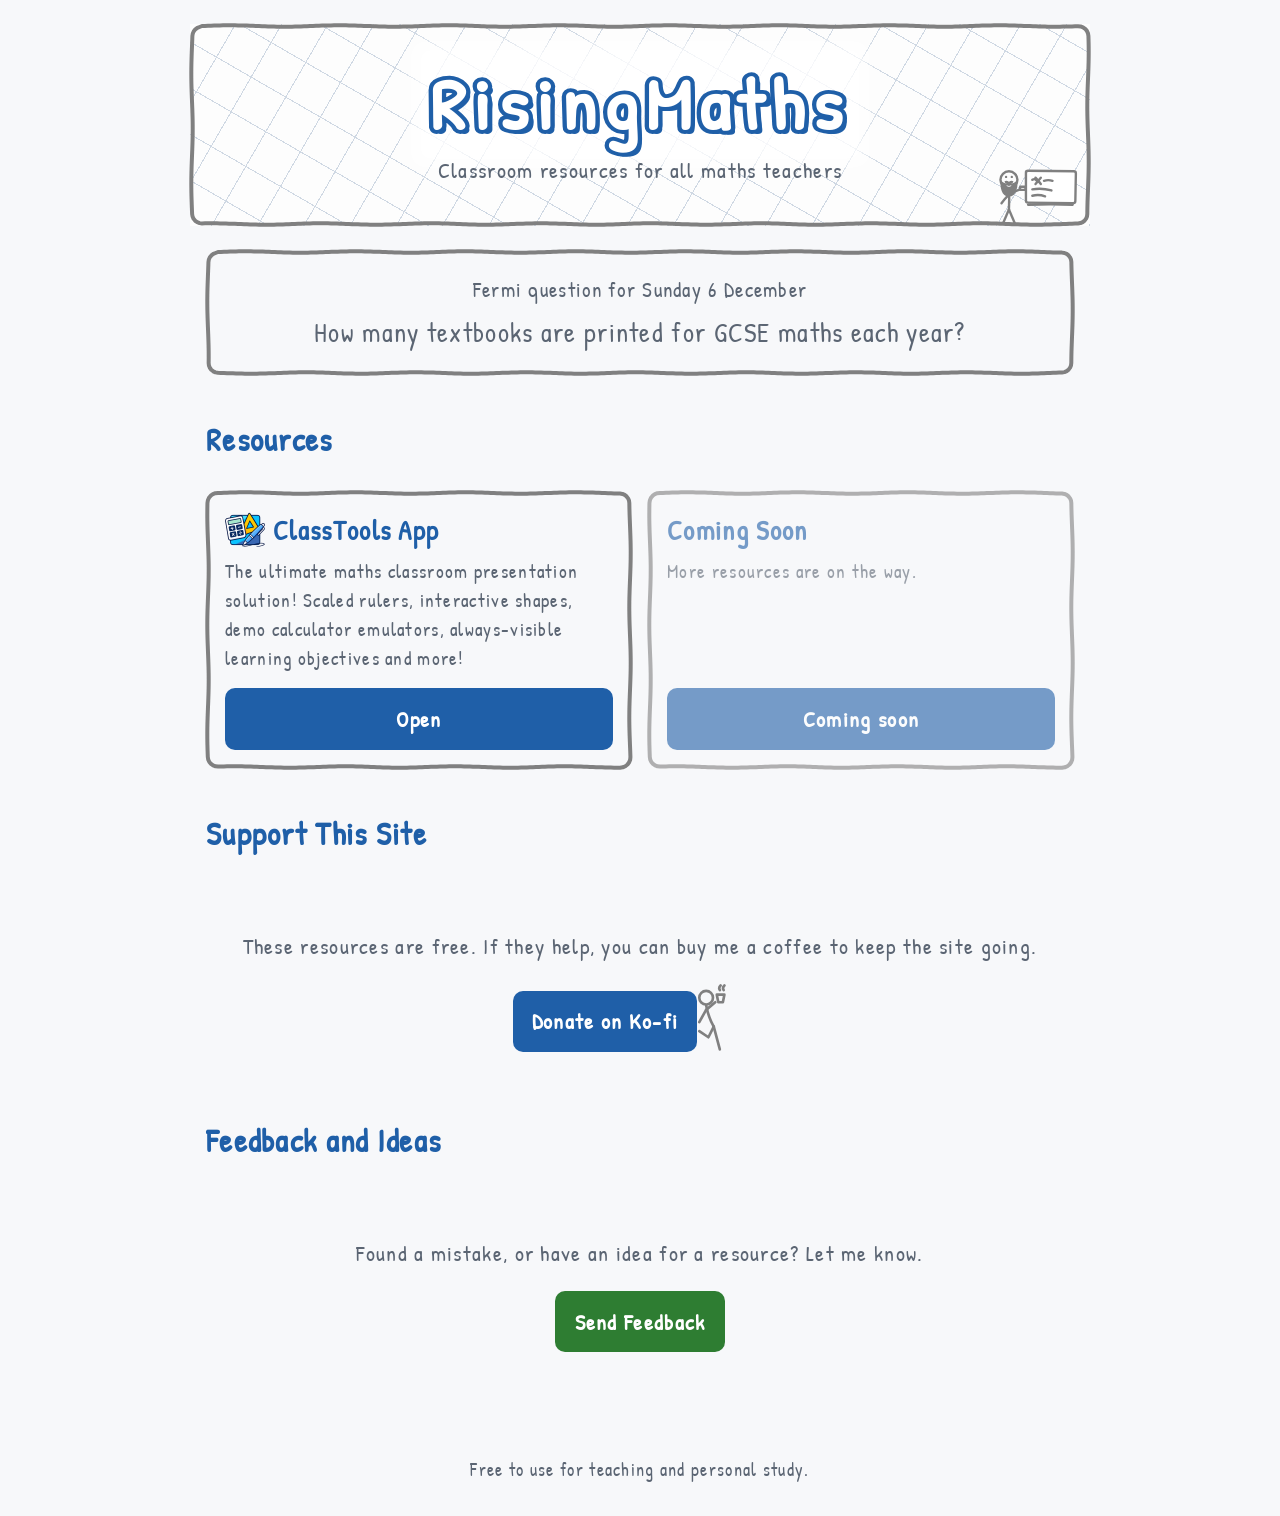
==== commit 2b77be3e: "Put the smile under a moustache, inside the beard The mouth is a gap cut in the beard rather than a " ====
--- a/public/index.html
+++ b/public/index.html
@@ -193,10 +193,14 @@
     <path d="M14.2 26 C13.6 35 14.1 41 16.4 47 C18.4 53.5 23 57.5 30 57.5
              C37 57.5 41.6 53.5 43.6 47 C45.9 41 46.4 35 45.8 26
              C42.5 31.5 38 33.5 30 33.5 C22 33.5 17.5 31.5 14.2 26 Z" fill="#808080" stroke="none"/>
-    <!-- eyes and a small smile, above the beard line -->
-    <circle cx="24.6" cy="21" r="2.2" fill="#808080" stroke="none"/>
-    <circle cx="35.4" cy="21" r="2.2" fill="#808080" stroke="none"/>
-    <path d="M25.6 27.6 Q30 31.6 34.4 27.6" stroke-width="1.8"/>
+    <!-- eyes -->
+    <circle cx="24.6" cy="20.5" r="2.2" fill="#808080" stroke="none"/>
+    <circle cx="35.4" cy="20.5" r="2.2" fill="#808080" stroke="none"/>
+    <!-- moustache, sitting on top of the beard -->
+    <path d="M21.5 29.4 C24 26.9 27.2 28 30 29.8 C32.8 28 36 26.9 38.5 29.4
+             C36.8 33.6 33.4 35 30 34.2 C26.6 35 23.2 33.6 21.5 29.4 Z" fill="#808080" stroke="none"/>
+    <!-- mouth: a gap in the beard under the moustache -->
+    <path d="M26.3 37.4 Q30 40.4 33.7 37.4" stroke="#f7f8fa" stroke-width="1.7"/>
     <!-- body -->
     <path d="M30 42 Q31 62 30 82"/>
     <!-- arm holding the marker to the board -->
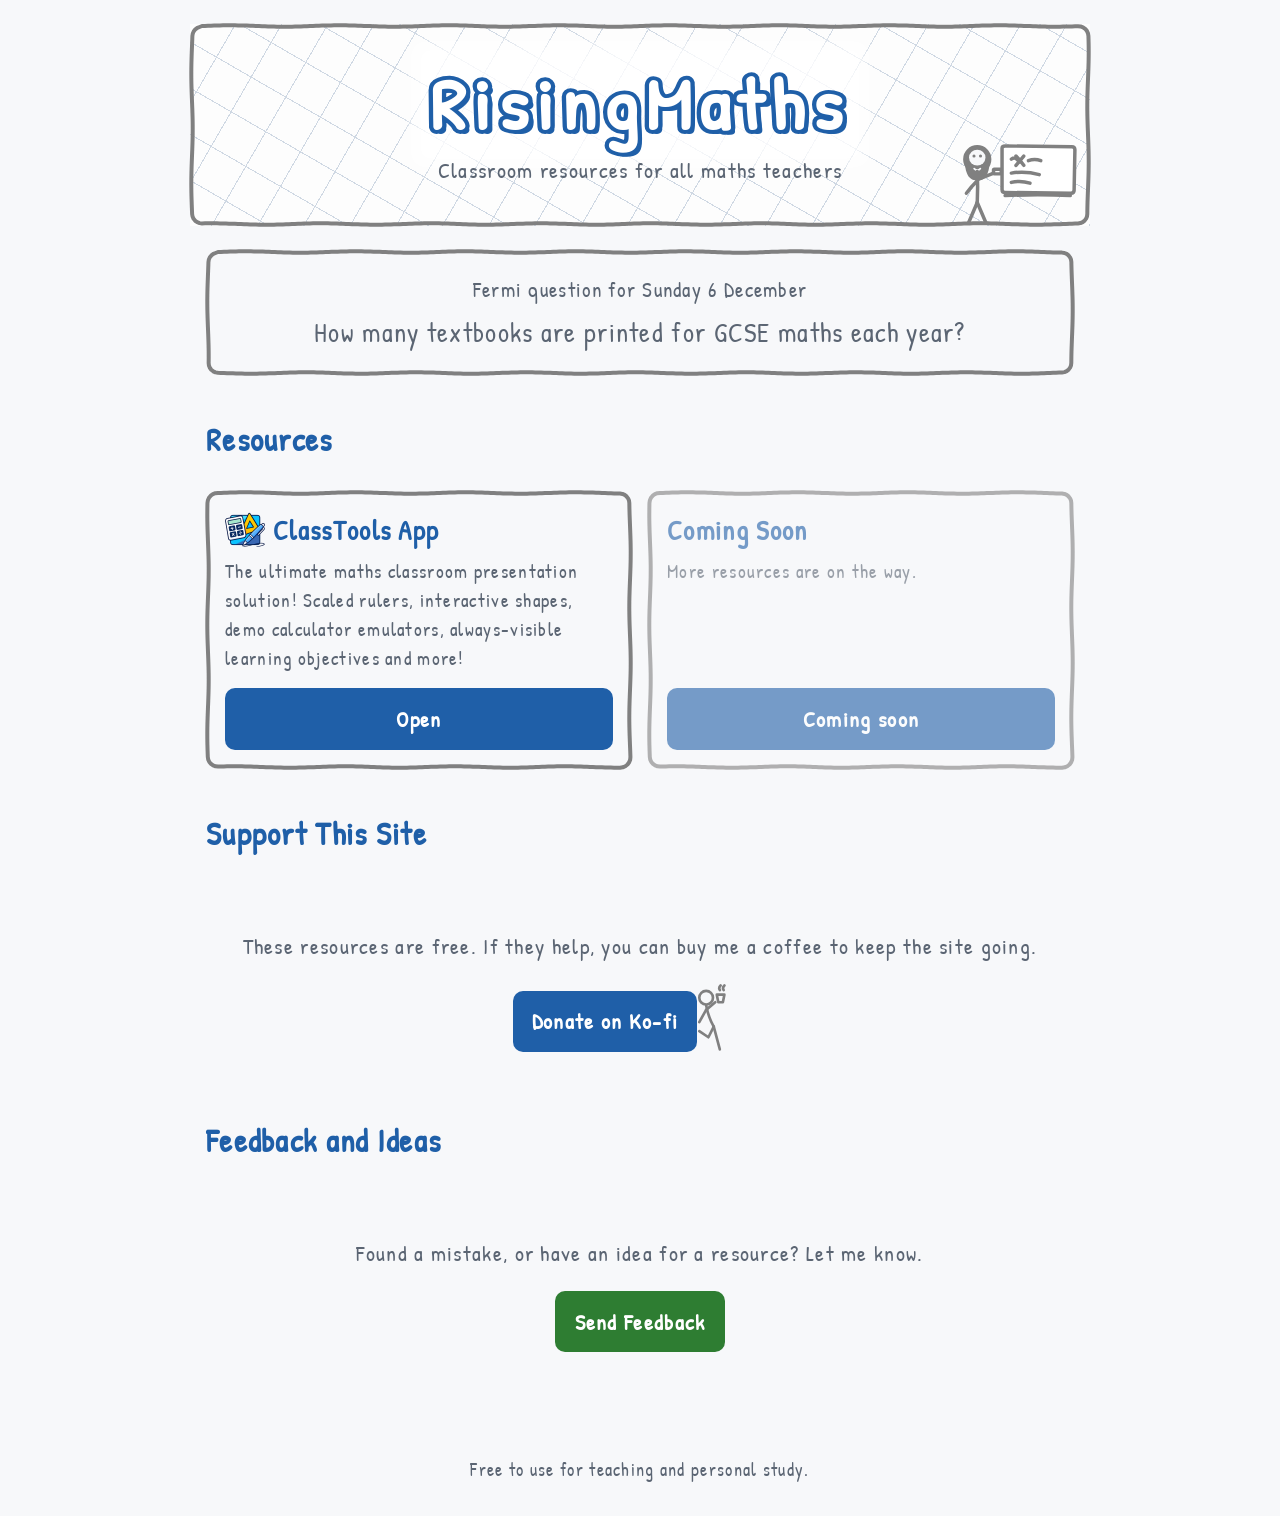
==== commit f9581ae0: "Redraw the face: dark hair and beard, pale face cut out of it Built the way the reference is: hair a" ====
--- a/public/index.html
+++ b/public/index.html
@@ -68,7 +68,7 @@
       position: absolute;
       right: .75rem;
       bottom: 2px;
-      width: 85px;
+      width: 124px;
       height: auto;
       z-index: 3;
       pointer-events: auto;
@@ -185,22 +185,19 @@
     <text x="109" y="48" text-anchor="middle" font-size="30" fill="#808080" stroke="none" clip-path="url(#reveal-clip)">hello</text>
     <text x="109" y="48" text-anchor="middle" font-size="30" fill="#808080" stroke="none" clip-path="url(#thanks-clip)">thanks</text>
     <g id="walker">
-    <!-- head -->
-    <circle cx="30" cy="26" r="16"/>
-    <!-- beard: filled, so it still reads as a beard at the size this is drawn.
-         Sideburns high at the temples, straight down past the jaw, and a broad
-         rounded base well below the chin, with the moustache separate above it. -->
-    <path d="M14.2 26 C13.6 35 14.1 41 16.4 47 C18.4 53.5 23 57.5 30 57.5
-             C37 57.5 41.6 53.5 43.6 47 C45.9 41 46.4 35 45.8 26
-             C42.5 31.5 38 33.5 30 33.5 C22 33.5 17.5 31.5 14.2 26 Z" fill="#808080" stroke="none"/>
+    <!-- Head: hair and beard are one dark mass, with the face cut out of it as a
+         pale oval. At this size that reads far better than drawing each separately. -->
+    <circle cx="30" cy="26" r="16" fill="#808080"/>
+    <path d="M14.4 27 C14 34 14.6 39.5 16.8 44.5 C18.9 50 23.2 53.5 30 53.5
+             C36.8 53.5 41.1 50 43.2 44.5 C45.4 39.5 46 34 45.6 27 Z" fill="#808080" stroke="none"/>
+    <!-- the face -->
+    <ellipse cx="30" cy="24" rx="10.6" ry="10.2" fill="#f7f8fa" stroke="none"/>
     <!-- eyes -->
-    <circle cx="24.6" cy="20.5" r="2.2" fill="#808080" stroke="none"/>
-    <circle cx="35.4" cy="20.5" r="2.2" fill="#808080" stroke="none"/>
-    <!-- moustache, sitting on top of the beard -->
-    <path d="M21.5 29.4 C24 26.9 27.2 28 30 29.8 C32.8 28 36 26.9 38.5 29.4
-             C36.8 33.6 33.4 35 30 34.2 C26.6 35 23.2 33.6 21.5 29.4 Z" fill="#808080" stroke="none"/>
-    <!-- mouth: a gap in the beard under the moustache -->
-    <path d="M26.3 37.4 Q30 40.4 33.7 37.4" stroke="#f7f8fa" stroke-width="1.7"/>
+    <circle cx="25.8" cy="22" r="2" fill="#808080" stroke="none"/>
+    <circle cx="34.2" cy="22" r="2" fill="#808080" stroke="none"/>
+    <!-- mouth: a pale smile in the beard. The dark band between it and the face
+         is the moustache - drawn as its own shape it just muddied the chin. -->
+    <path d="M26 38.2 Q30 42.2 34 38.2" stroke="#f7f8fa" stroke-width="2.2" fill="none"/>
     <!-- body -->
     <path d="M30 42 Q31 62 30 82"/>
     <!-- arm holding the marker to the board -->
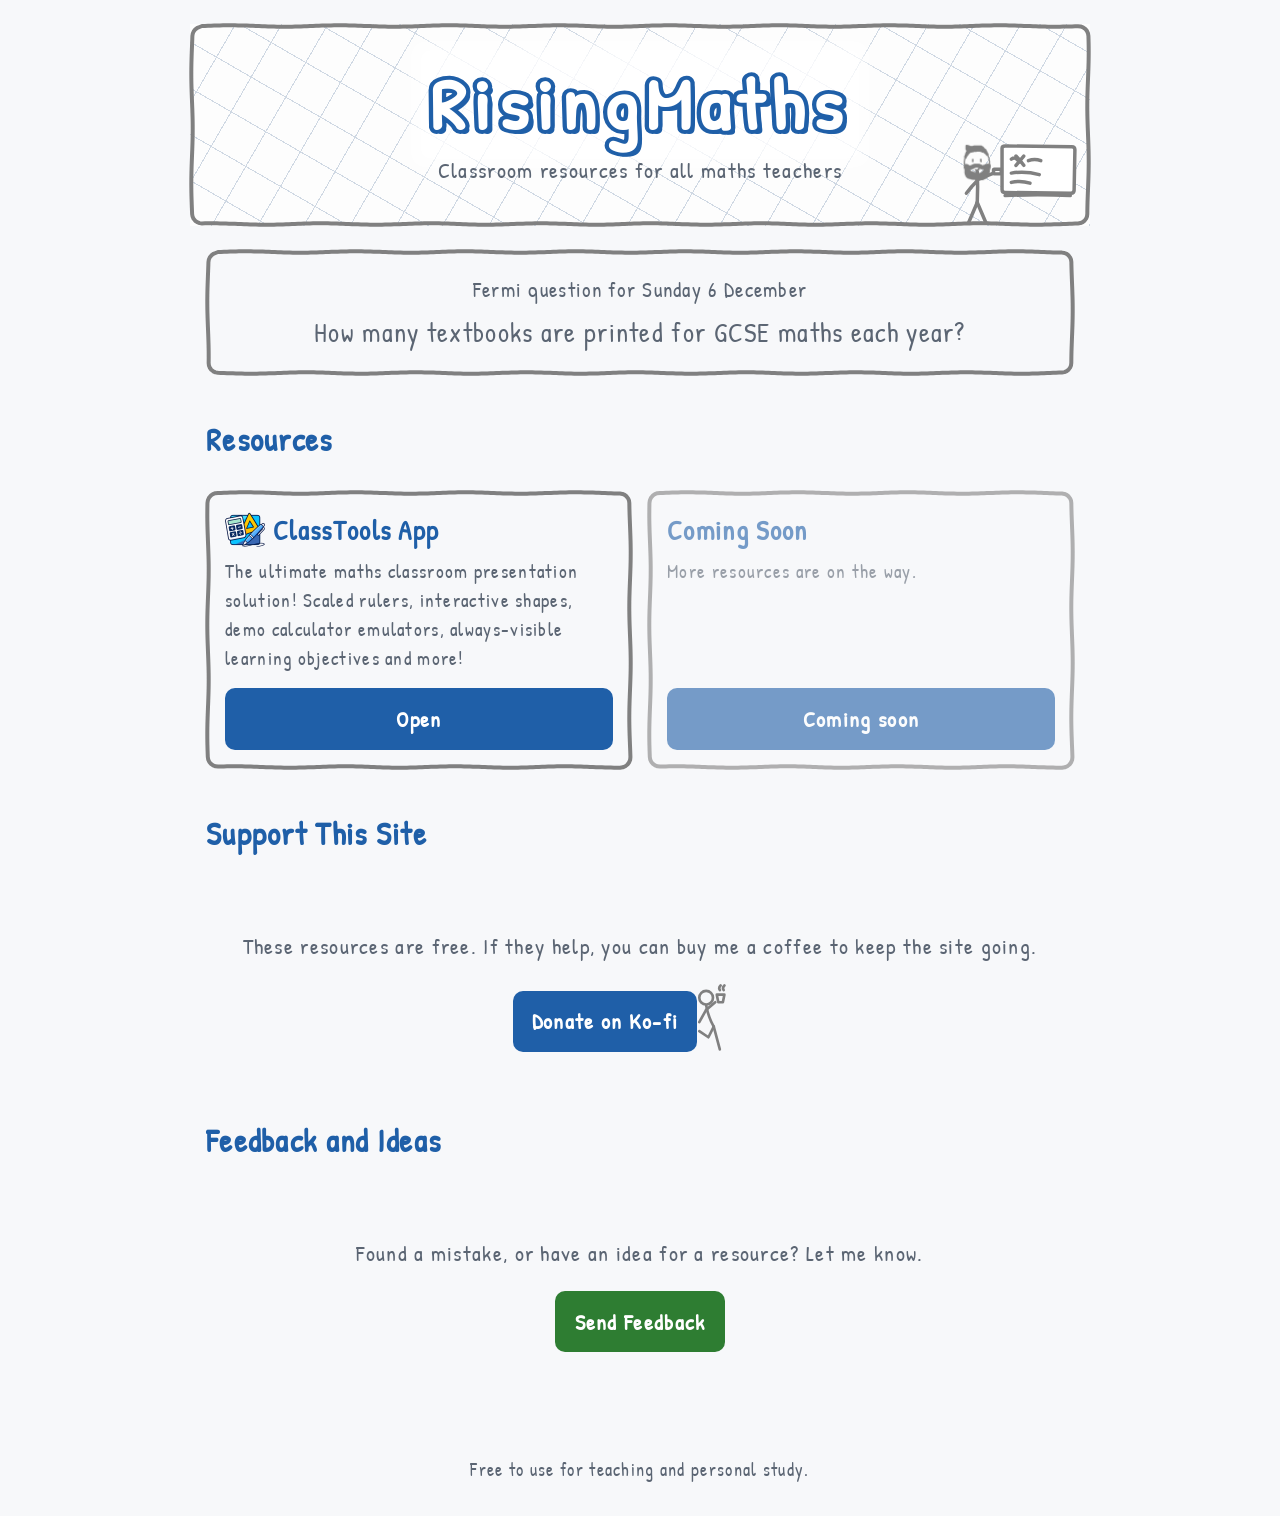
==== commit 6c91be08: "Use Chris's own drawing for the head His picture, with the white made transparent so the page shows " ====
--- a/public/index.html
+++ b/public/index.html
@@ -185,19 +185,10 @@
     <text x="109" y="48" text-anchor="middle" font-size="30" fill="#808080" stroke="none" clip-path="url(#reveal-clip)">hello</text>
     <text x="109" y="48" text-anchor="middle" font-size="30" fill="#808080" stroke="none" clip-path="url(#thanks-clip)">thanks</text>
     <g id="walker">
-    <!-- Head: hair and beard are one dark mass, with the face cut out of it as a
-         pale oval. At this size that reads far better than drawing each separately. -->
-    <circle cx="30" cy="26" r="16" fill="#808080"/>
-    <path d="M14.4 27 C14 34 14.6 39.5 16.8 44.5 C18.9 50 23.2 53.5 30 53.5
-             C36.8 53.5 41.1 50 43.2 44.5 C45.4 39.5 46 34 45.6 27 Z" fill="#808080" stroke="none"/>
-    <!-- the face -->
-    <ellipse cx="30" cy="24" rx="10.6" ry="10.2" fill="#f7f8fa" stroke="none"/>
-    <!-- eyes -->
-    <circle cx="25.8" cy="22" r="2" fill="#808080" stroke="none"/>
-    <circle cx="34.2" cy="22" r="2" fill="#808080" stroke="none"/>
-    <!-- mouth: a pale smile in the beard. The dark band between it and the face
-         is the moustache - drawn as its own shape it just muddied the chin. -->
-    <path d="M26 38.2 Q30 42.2 34 38.2" stroke="#f7f8fa" stroke-width="2.2" fill="none"/>
+    <!-- Head: Chris's own drawing, recoloured to the grey the rest of the figure
+         is drawn in and with its white turned transparent, so the page shows
+         through the face. 35 wide, and the beard hangs to just above the arms. -->
+    <image href="stickman-head.png" x="12.5" y="7.5" width="35" height="45.7"/>
     <!-- body -->
     <path d="M30 42 Q31 62 30 82"/>
     <!-- arm holding the marker to the board -->
